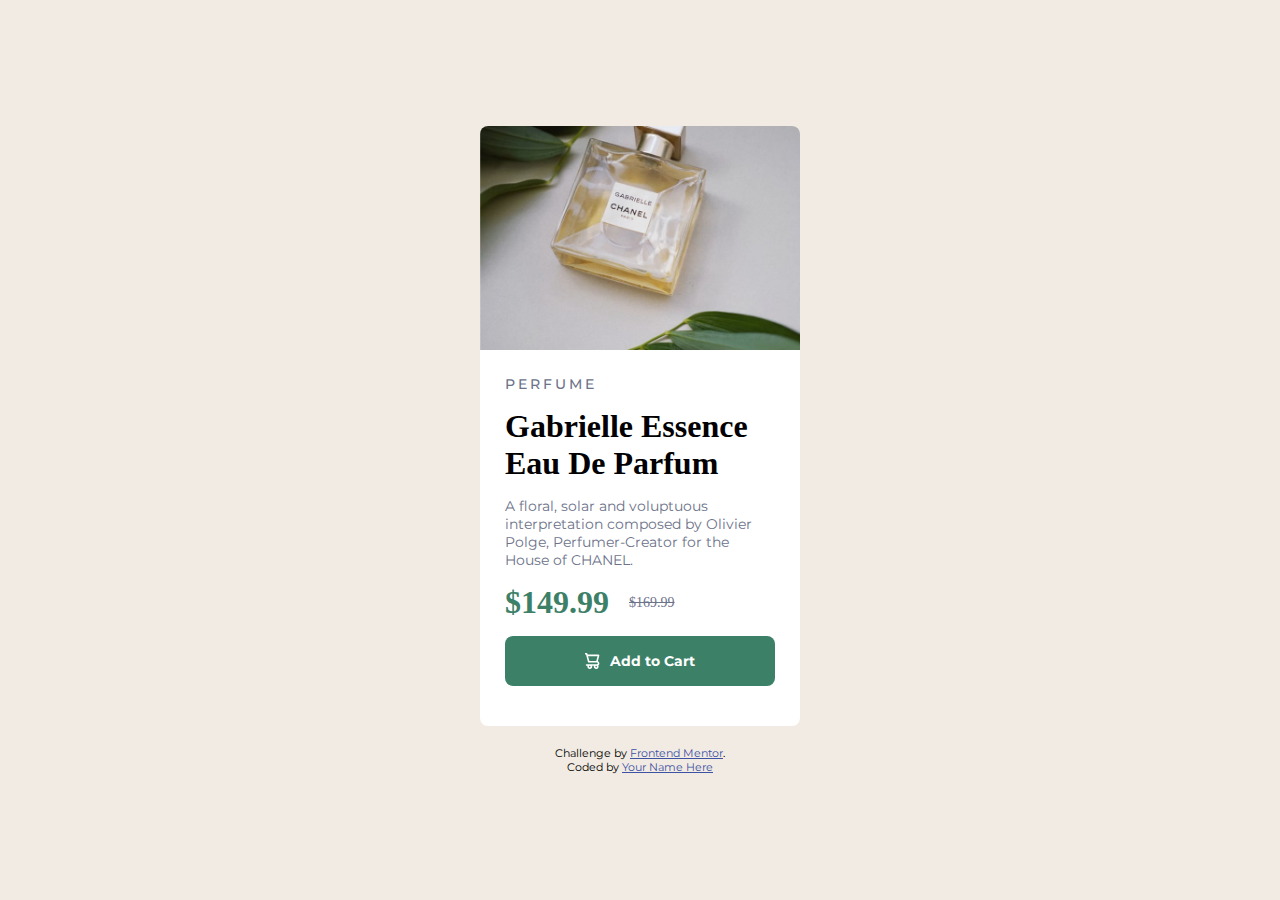
==== index.html @ e56a009e "Add files via upload" ====
<!DOCTYPE html>
<html lang="en">
  <head>
    <meta charset="UTF-8" />
    <meta name="viewport" content="width=device-width, initial-scale=1.0" />
    <!-- displays site properly based on user's device -->
    <link rel="preconnect" href="https://fonts.googleapis.com" />
    <link rel="preconnect" href="https://fonts.gstatic.com" crossorigin />
    <link
      href="https://fonts.googleapis.com/css2?family=Montserrat:wght@500;700&display=swap"
      rel="stylesheet"
    />

    <link
      rel="icon"
      type="image/png"
      sizes="32x32"
      href="./images/favicon-32x32.png"
    />
    <link rel="stylesheet" href="./sass/main.css">

    <title>Frontend Mentor | Product preview card component</title>

    <!-- Feel free to remove these styles or customise in your own stylesheet 👍 -->
    <style>
      .attribution {
        margin-top: 20px;
        font-size: 11px;
        text-align: center;
      }
      .attribution a {
        color: hsl(228, 45%, 44%);
      }
    </style>
  </head>
  <body>
    <div class="product-box">
      <div class="product-box__image"></div>
      <div class="product-box__content">
        <h4 class="product-box__type">Perfume</h2>
        <h1 class="product-box__name">Gabrielle Essence Eau De Parfum</h1>
        <p  class="product-box__text">A floral, solar and voluptuous
          interpretation composed by Olivier Polge, Perfumer-Creator for the House of
          CHANEL.</p>
        <div class="product-box__prices">
          <p  class="product-box__prices--new">$149.99</p>
          <p class="product-box__prices--old">$169.99</p>
        </div>
        <div class="product-box__button">
          <img src="./images/icon-cart.svg" alt="">
          <p class="product-box__button--text">Add to Cart</p>
        </div>
      </div>
    </div>
    
    <div class="attribution">
      <p>Challenge by <a href="https://www.frontendmentor.io?ref=challenge" target="_blank">Frontend Mentor</a>.<br>Coded by <a href="#">Your Name Here</a></p>
    </div>
  </body>
</html>
---- sass/main.css ----
* {
  margin: 0;
  padding: 0;
  box-sizing: border-box;
}

body {
  font-family: "Montserrat", sans-serif;
  background-color: hsl(30, 38%, 92%);
  height: 100vh;
  width: 100%;
  display: grid;
  justify-content: center;
  align-items: center;
  align-content: center;
  font-size: 14px;
}

.product-box {
  display: flex;
  flex-direction: column;
  width: 320px;
  height: 600px;
  background-color: hsl(0, 0%, 100%);
  border-radius: 8px;
  overflow: hidden;
}
.product-box__image {
  height: 40%;
  width: 100%;
  background-image: url("../images/image-product-mobile.jpg");
  background-size: cover;
}
.product-box__content {
  padding: 25px;
}
.product-box__type {
  text-transform: uppercase;
  font-weight: 500;
  letter-spacing: 3px;
  color: hsl(228, 12%, 48%);
}
.product-box__name {
  margin: 15px 0;
  font-family: "Fraunces", serif;
  font-size: 32px;
  font-weight: bold;
}
.product-box__text {
  color: hsl(228, 12%, 48%);
  margin: 15px 0;
}
.product-box__prices {
  font-family: "Fraunces", serif;
  display: flex;
  flex-direction: row;
  align-items: center;
}
.product-box__prices--new {
  color: hsl(158, 36%, 37%);
  font-weight: bold;
  font-size: 32px;
  margin-right: 20px;
}
.product-box__prices--old {
  font-family: "Fraunces", serif;
  color: hsl(228, 12%, 48%);
  text-decoration: line-through;
}
.product-box__button {
  display: flex;
  justify-content: center;
  align-items: center;
  width: 100%;
  height: 50px;
  background-color: hsl(158, 36%, 37%);
  border-radius: 8px;
  margin: 15px 0;
  transition: background-color 0.3s;
  cursor: pointer;
}
.product-box__button--text {
  margin-left: 10px;
  color: white;
  font-weight: 700;
}
.product-box__button:hover {
  background-color: hsl(158, 35%, 23%);
}

@media (min-width: 1440px) {
  .product-box {
    display: flex;
    flex-direction: row;
    width: 600px;
    height: 400px;
  }
  .product-box__image {
    height: 100%;
    width: 50%;
    background-image: url("../images/image-product-desktop.jpg");
    background-size: cover;
  }
  .product-box__content {
    width: 50%;
    height: 100%;
    display: inline;
    padding: 30px;
  }
  .product-box__name {
    font-size: 38px;
    line-height: 32px;
  }
  .product-box__text {
    margin: 20px 0;
  }
}/*# sourceMappingURL=main.css.map */
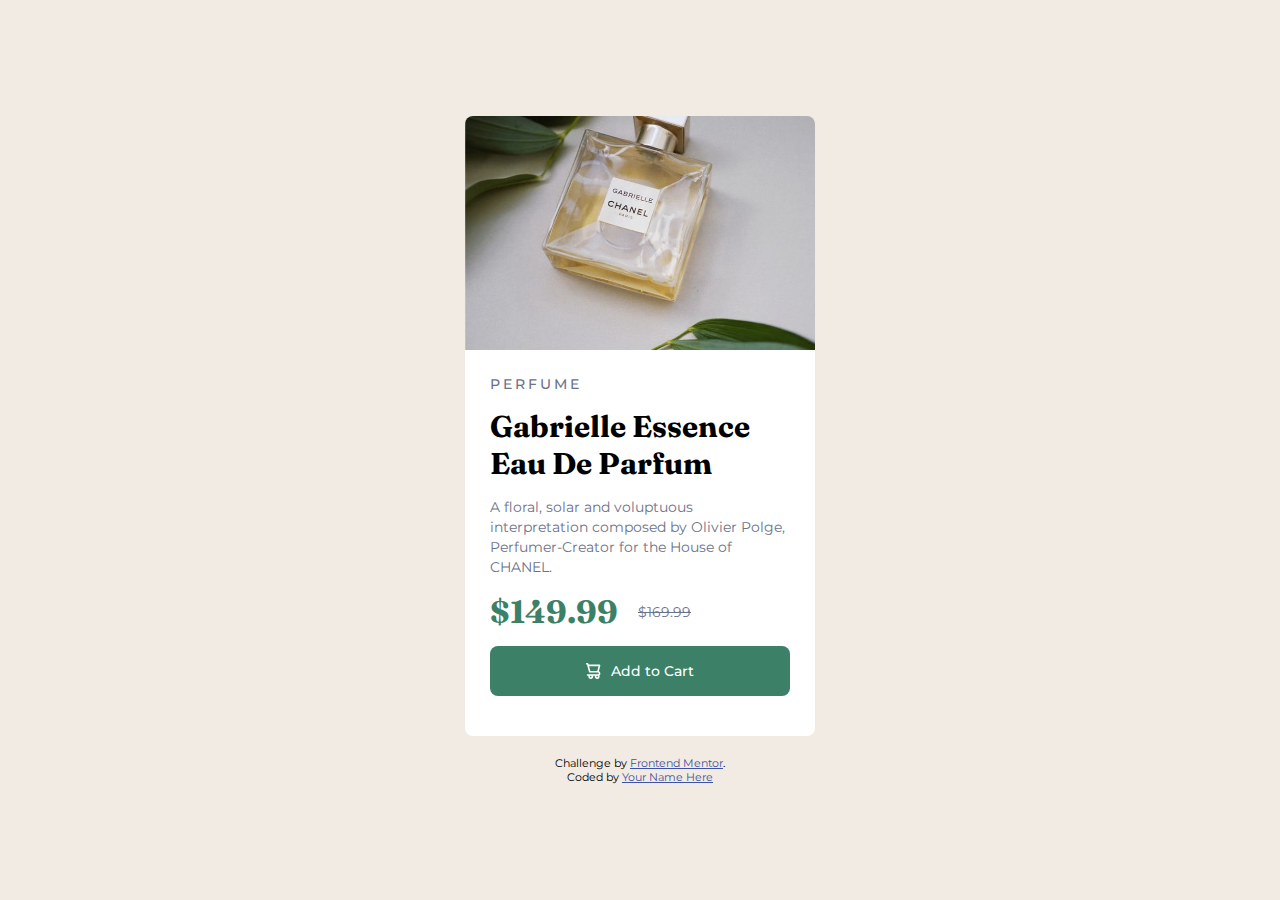
==== commit 235e5a9f: "Add files via upload" ====
--- a/index.html
+++ b/index.html
@@ -4,12 +4,9 @@
     <meta charset="UTF-8" />
     <meta name="viewport" content="width=device-width, initial-scale=1.0" />
     <!-- displays site properly based on user's device -->
-    <link rel="preconnect" href="https://fonts.googleapis.com" />
-    <link rel="preconnect" href="https://fonts.gstatic.com" crossorigin />
-    <link
-      href="https://fonts.googleapis.com/css2?family=Montserrat:wght@500;700&display=swap"
-      rel="stylesheet"
-    />
+    <link rel="preconnect" href="https://fonts.googleapis.com">
+    <link rel="preconnect" href="https://fonts.gstatic.com" crossorigin>
+    <link href="https://fonts.googleapis.com/css2?family=Fraunces:opsz,wght@9..144,700&family=Montserrat:wght@500;700&display=swap" rel="stylesheet">
 
     <link
       rel="icon"
--- a/sass/main.css
+++ b/sass/main.css
@@ -19,8 +19,8 @@
 .product-box {
   display: flex;
   flex-direction: column;
-  width: 320px;
-  height: 600px;
+  width: 350px;
+  height: 620px;
   background-color: hsl(0, 0%, 100%);
   border-radius: 8px;
   overflow: hidden;
@@ -32,7 +32,7 @@
   background-size: cover;
 }
 .product-box__content {
-  padding: 25px;
+  padding: 25px 25px 25px;
 }
 .product-box__type {
   text-transform: uppercase;
@@ -43,12 +43,13 @@
 .product-box__name {
   margin: 15px 0;
   font-family: "Fraunces", serif;
-  font-size: 32px;
+  font-size: 30px;
   font-weight: bold;
 }
 .product-box__text {
   color: hsl(228, 12%, 48%);
   margin: 15px 0;
+  line-height: 20px;
 }
 .product-box__prices {
   font-family: "Fraunces", serif;
@@ -63,9 +64,10 @@
   margin-right: 20px;
 }
 .product-box__prices--old {
-  font-family: "Fraunces", serif;
+  font-family: "Montserrat", sans-serif;
   color: hsl(228, 12%, 48%);
   text-decoration: line-through;
+  font-weight: 400;
 }
 .product-box__button {
   display: flex;
@@ -82,7 +84,7 @@
 .product-box__button--text {
   margin-left: 10px;
   color: white;
-  font-weight: 700;
+  font-weight: 500;
 }
 .product-box__button:hover {
   background-color: hsl(158, 35%, 23%);
@@ -92,8 +94,8 @@
   .product-box {
     display: flex;
     flex-direction: row;
-    width: 600px;
-    height: 400px;
+    width: 620px;
+    height: 440px;
   }
   .product-box__image {
     height: 100%;
@@ -105,13 +107,17 @@
     width: 50%;
     height: 100%;
     display: inline;
-    padding: 30px;
+    padding: 30px 40px 30px 30px;
   }
   .product-box__name {
-    font-size: 38px;
-    line-height: 32px;
+    font-size: 34px;
+    line-height: 36px;
   }
   .product-box__text {
     margin: 20px 0;
+    line-height: 22px;
+  }
+  .product-box__prices {
+    margin: 20px 0;
   }
 }/*# sourceMappingURL=main.css.map */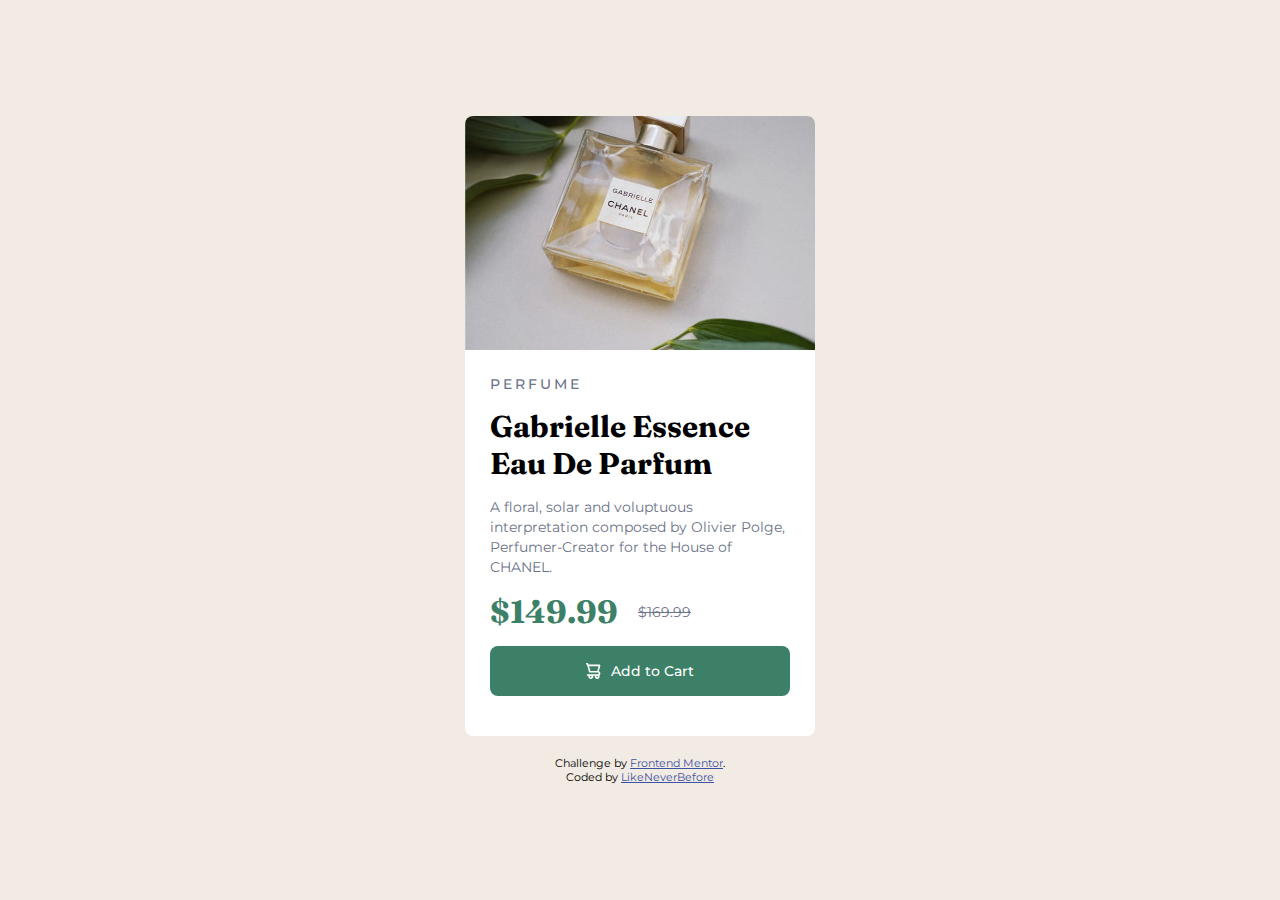
==== commit ef96d5db: "Update index.html" ====
--- a/index.html
+++ b/index.html
@@ -51,7 +51,7 @@
     </div>
     
     <div class="attribution">
-      <p>Challenge by <a href="https://www.frontendmentor.io?ref=challenge" target="_blank">Frontend Mentor</a>.<br>Coded by <a href="#">Your Name Here</a></p>
+      <p>Challenge by <a href="https://www.frontendmentor.io?ref=challenge" target="_blank">Frontend Mentor</a>.<br>Coded by <a href="#">LikeNeverBefore</a></p>
     </div>
   </body>
 </html>
